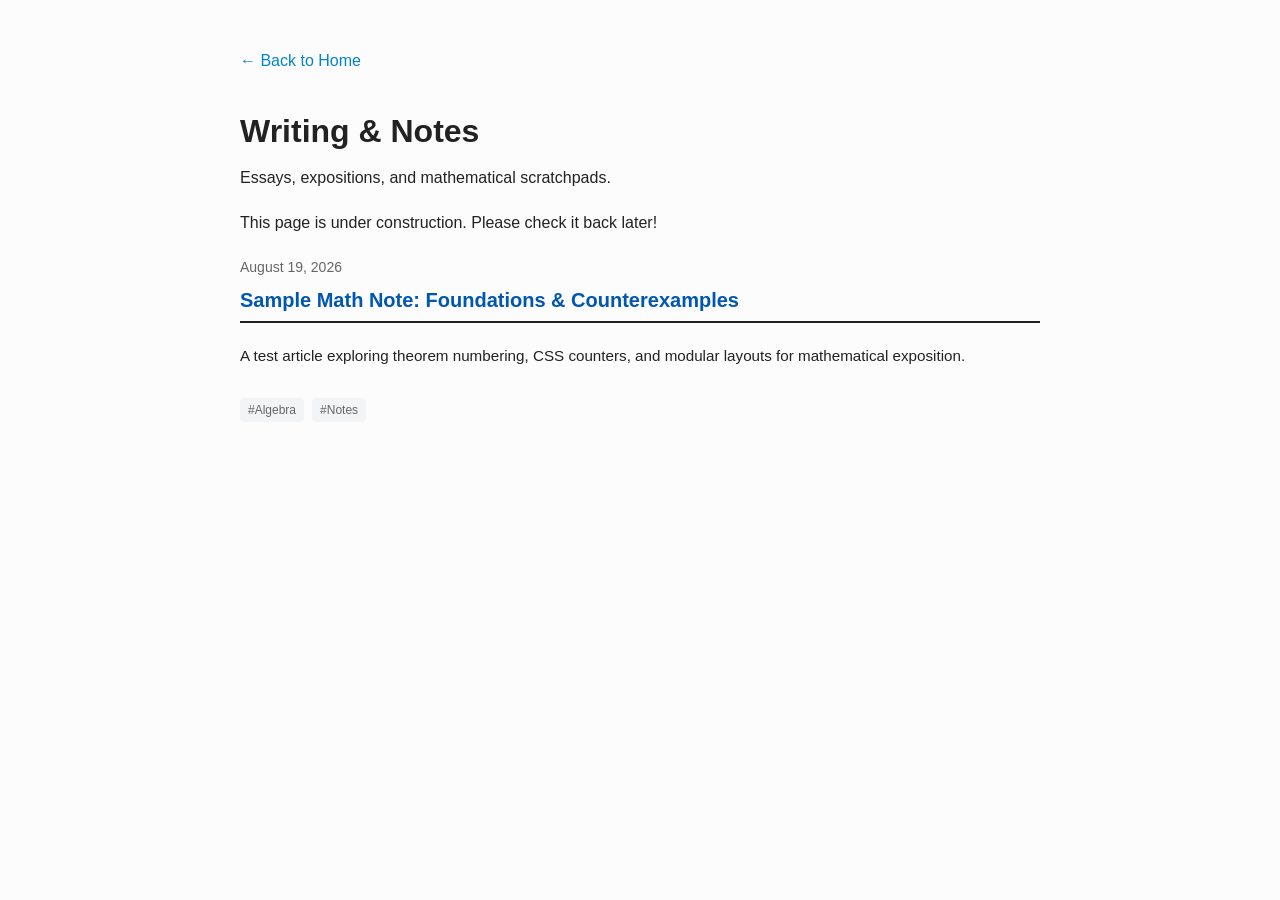
==== posts.html @ cc107794 "Add new files for styles and other settings" ====
<!DOCTYPE html>
<html lang="en">
<head>
    <meta charset="UTF-8">
    <meta name="viewport" content="width=device-width, initial-scale=1.0">
    <title>Blog & Notes</title>
    <!-- Linking the new combined CSS file -->
    <link rel="stylesheet" href="css/global.css">
    <link rel="stylesheet" href="css/math.css">
</head>
<body>

    <div class="container">
        <!-- Top Navigation -->
        <nav class="back-nav">
            <a href="index.html">← Back to Home</a>
        </nav>

        <!-- Main Header -->
        <header>
            <h1>Writing & Notes</h1>
            <p>Essays, expositions, and mathematical scratchpads.</p>
        </header>

        <!-- Blog Posts List -->
        <main>
            <p > This page is under construction. Please check it back later! </p>

            <ul class="post-list">

                <!-- Entry 1: Linked to your blog_test.html -->
                <li class="post-item">
                    <div class="post-meta">
                        <time datetime="2026-08-19">August 19, 2026</time>
                    </div>
                    <h2 class="post-title">
                        <a href="blogs/blog_test.html">Sample Math Note: Foundations & Counterexamples</a>
                    </h2>
                    <p class="post-summary">
                        A test article exploring theorem numbering, CSS counters, and modular layouts for mathematical exposition.
                    </p>
                    <div class="tags">
                        <span class="tag">#Algebra</span>
                        <span class="tag">#Notes</span>
                    </div>
                </li>

                <!-- Entry 2: Template placeholder for your next post -->
                <!-- <li class="post-item">
                    <div class="post-meta">
                        <time datetime="2026-07-15">July 15, 2026</time>
                    </div>
                    <h2 class="post-title">
                        <a href="#">On Local Cohomology and Regular Sequences</a>
                    </h2>
                    <p class="post-summary">
                        A short introduction to vanishing theorems and computational techniques using standard exact sequences.
                    </p>
                    <div class="tags">
                        <span class="tag">#HomologicalAlgebra</span>
                    </div>
                </li> -->

            </ul>
        </main>
    </div>

</body>
</html>
---- css/global.css ----
:root {
    --bg-color: #fcfcfc;
    --text-color: #222222;
    --accent-color: #0056b3; 
    --muted-color: #666666;
    --border-color: #e5e5e5;
    --font-family: -apple-system, BlinkMacSystemFont, "Segoe UI", Roboto, "Helvetica Neue", Arial, sans-serif;
}

* { box-sizing: border-box; margin: 0; padding: 0; }

body {
    background-color: var(--bg-color);
    color: var(--text-color);
    font-family: var(--font-family);
    line-height: 1.6;
    padding: 0 1.5rem;
}

.container { max-width: 800px; margin: 0 auto; padding: 3rem 0; }

a { color: var(--accent-color); text-decoration: none; }
a:hover { text-decoration: underline; }

h1 { font-size: 2rem; margin-bottom: 0.5rem; }
h2 {
    font-size: 1.3rem; font-weight: 600;
    border-bottom: 2px solid var(--text-color);
    padding-bottom: 0.3rem; margin-bottom: 1rem;
}
p { margin-bottom: 1.25rem; }
section { margin-bottom: 3rem; }

/* Default Navigation & Footer */
nav {
    border-top: 1px solid var(--border-color);
    border-bottom: 1px solid var(--border-color);
    padding: 0.75rem 0; margin-bottom: 2.5rem;
}
nav ul { display: flex; list-style: none; gap: 1.5rem; font-weight: 500; }
nav a { color: #0284c7; font-weight: 500; }
nav a:hover { color: var(--accent-color); text-decoration: none; }
nav.back-nav { border: none; padding: 0; margin-bottom: 2rem; }

footer {
    border-top: 1px solid var(--border-color);
    padding-top: 1.5rem; color: var(--muted-color);
    font-size: 0.85rem; text-align: center;
}
---- css/math.css ----
:root {
    --def-color: #0284c7;  
    --thm-color: #6366f1;  
    --cor-color: #059669;  
    --lem-color: #d97706;  
    --proof-bg: #f8fafc;
    --tag-bg-color: #f3f4f6;
}

/* Math Page Navigation Override */
.math-page nav { border: none; padding: 0; margin-bottom: 2rem; }
.math-page nav a { color: var(--def-color); font-weight: 500; }

.math-subtitle { color: var(--muted-color); font-style: italic; margin-bottom: 2rem; }

/* Auto-Numbering Logic */
body.math-page { counter-reset: section-count 0; }
.math-page section {
    counter-increment: section-count;
    counter-reset: definition-count 0 lemma-count 0 theorem-count 0;
    margin-top: 2rem;
}
.math-page section h2::before { content: "Section " counter(section-count) ": "; }

/* Math Block Containers */
.math-block {
    margin: 1.5rem 0; padding: 1rem 1.25rem;
    background-color: #ffffff; border: 1px solid var(--border-color);
    border-left-width: 5px; border-radius: 4px;
    box-shadow: 0 1px 3px rgba(0,0,0,0.03);
}
.math-block p:last-child { margin-bottom: 0; }
.math-title { font-weight: 700; margin-bottom: 0.5rem; display: block; }

/* Environment Logic & Colors */
.definition { border-left-color: var(--def-color); counter-increment: definition-count; }
.definition .math-title { color: var(--def-color); }
.definition .math-title::before { content: "Definition " counter(section-count) "." counter(definition-count) " "; }

.lemma { border-left-color: var(--lem-color); counter-increment: lemma-count; }
.lemma .math-title { color: var(--lem-color); }
.lemma .math-title::before { content: "Lemma " counter(section-count) "." counter(lemma-count) " "; }

.theorem { border-left-color: var(--thm-color); counter-increment: theorem-count; counter-reset: corollary-count 0; }
.theorem .math-title { color: var(--thm-color); }
.theorem .math-title::before { content: "Theorem " counter(section-count) "." counter(theorem-count) " "; }

.corollary { border-left-color: var(--cor-color); counter-increment: corollary-count; font-style: italic; }
.corollary .math-title { color: var(--cor-color); }
.corollary .math-title::before { content: "Corollary " counter(section-count) "." counter(theorem-count) "." counter(corollary-count) " "; font-style: normal; }

/* Foldable Proofs */
details.proof {
    margin-top: 0.75rem; background-color: var(--proof-bg);
    border: 1px solid var(--border-color); border-radius: 4px; padding: 0.5rem 1rem;
}
details.proof summary {
    font-weight: 600; font-style: italic; cursor: pointer; color: var(--muted-color); user-select: none;
}
details.proof summary:hover { color: var(--text-color); }
details.proof[open] summary {
    margin-bottom: 0.75rem; padding-bottom: 0.25rem; border-bottom: 1px dashed var(--border-color);
}
.qedsymbol { float: right; font-size: 1.1rem; }

/* Blog Specific */
.post-list { list-style: none; display: flex; flex-direction: column; gap: 2rem; }
.post-item { display: flex; flex-direction: column; gap: 0.35rem; }
.post-meta { font-size: 0.875rem; color: var(--muted-color); display: flex; gap: 0.75rem; align-items: center; }
.post-title { font-size: 1.25rem; font-weight: 600; }
.post-title a { color: var(--accent-color); }
.post-summary { color: var(--text-color); font-size: 0.95rem; }
.tags { display: flex; gap: 0.5rem; margin-top: 0.25rem; }
.tag { font-size: 0.75rem; background: var(--tag-bg-color); color: var(--muted-color); padding: 0.15rem 0.5rem; border-radius: 4px; }
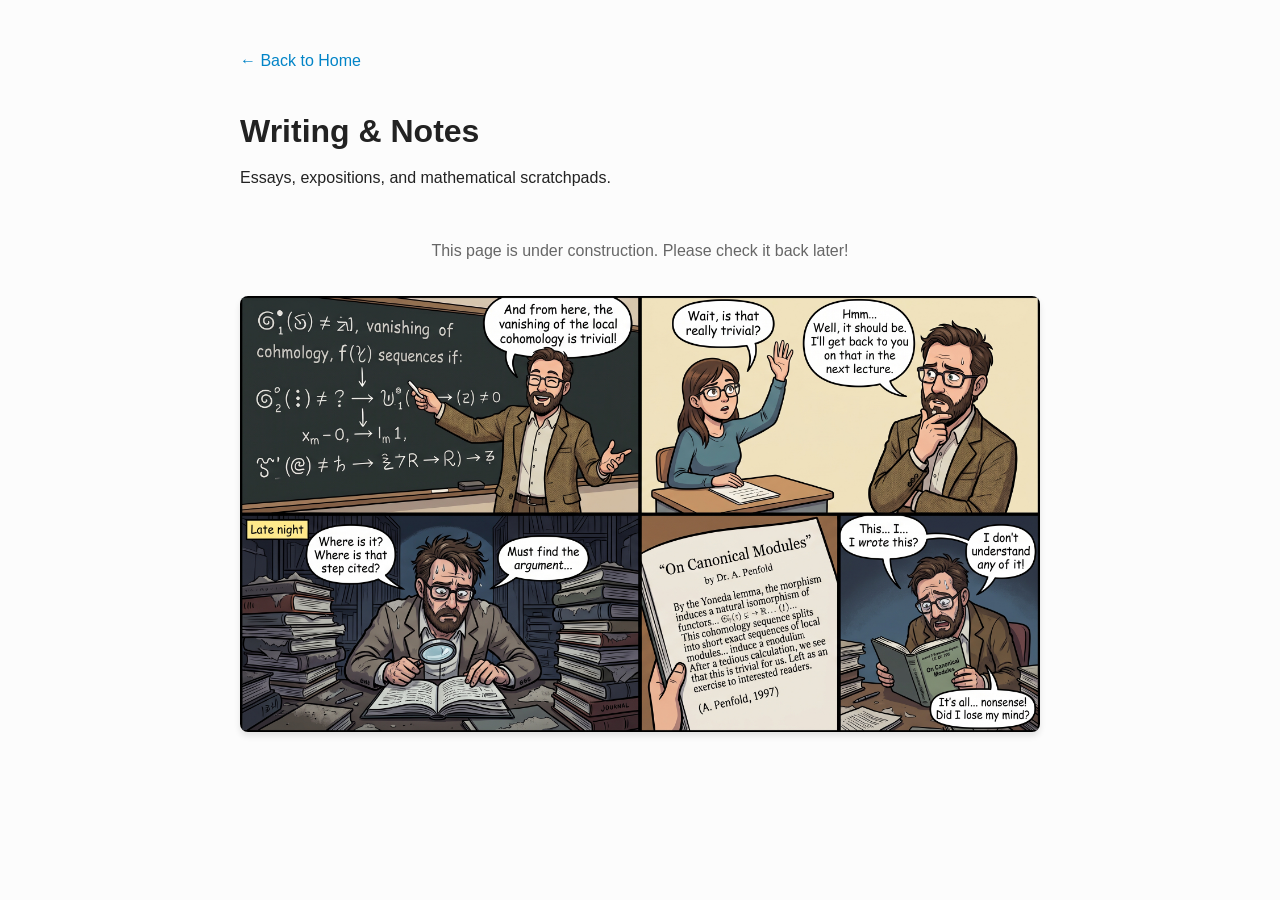
==== commit 99848b02: "Updated the index page and post page" ====
--- a/posts.html
+++ b/posts.html
@@ -24,12 +24,21 @@
 
         <!-- Blog Posts List -->
         <main>
-            <p > This page is under construction. Please check it back later! </p>
+            <!-- The centered text -->
+            <p style="text-align: center; margin-top: 3rem; color: var(--muted-color);">
+                This page is under construction. Please check it back later!
+            </p>
+
+            <!-- The Meme Container -->
+            <div style="text-align: center; margin-top: 2rem;">
+                <!-- Replace 'meme.jpg' with the actual filename of your saved image -->
+                <img src="meme.jpeg" alt="A highly accurate mathematical meme (Generated by Google Gemini)" style="max-width: 100%; height: auto; border-radius: 8px; box-shadow: 0 4px 6px rgba(0,0,0,0.1);">
+            </div>
 
             <ul class="post-list">
 
                 <!-- Entry 1: Linked to your blog_test.html -->
-                <li class="post-item">
+                <!-- <li class="post-item">
                     <div class="post-meta">
                         <time datetime="2026-08-19">August 19, 2026</time>
                     </div>
@@ -43,7 +52,7 @@
                         <span class="tag">#Algebra</span>
                         <span class="tag">#Notes</span>
                     </div>
-                </li>
+                </li> -->
 
                 <!-- Entry 2: Template placeholder for your next post -->
                 <!-- <li class="post-item">
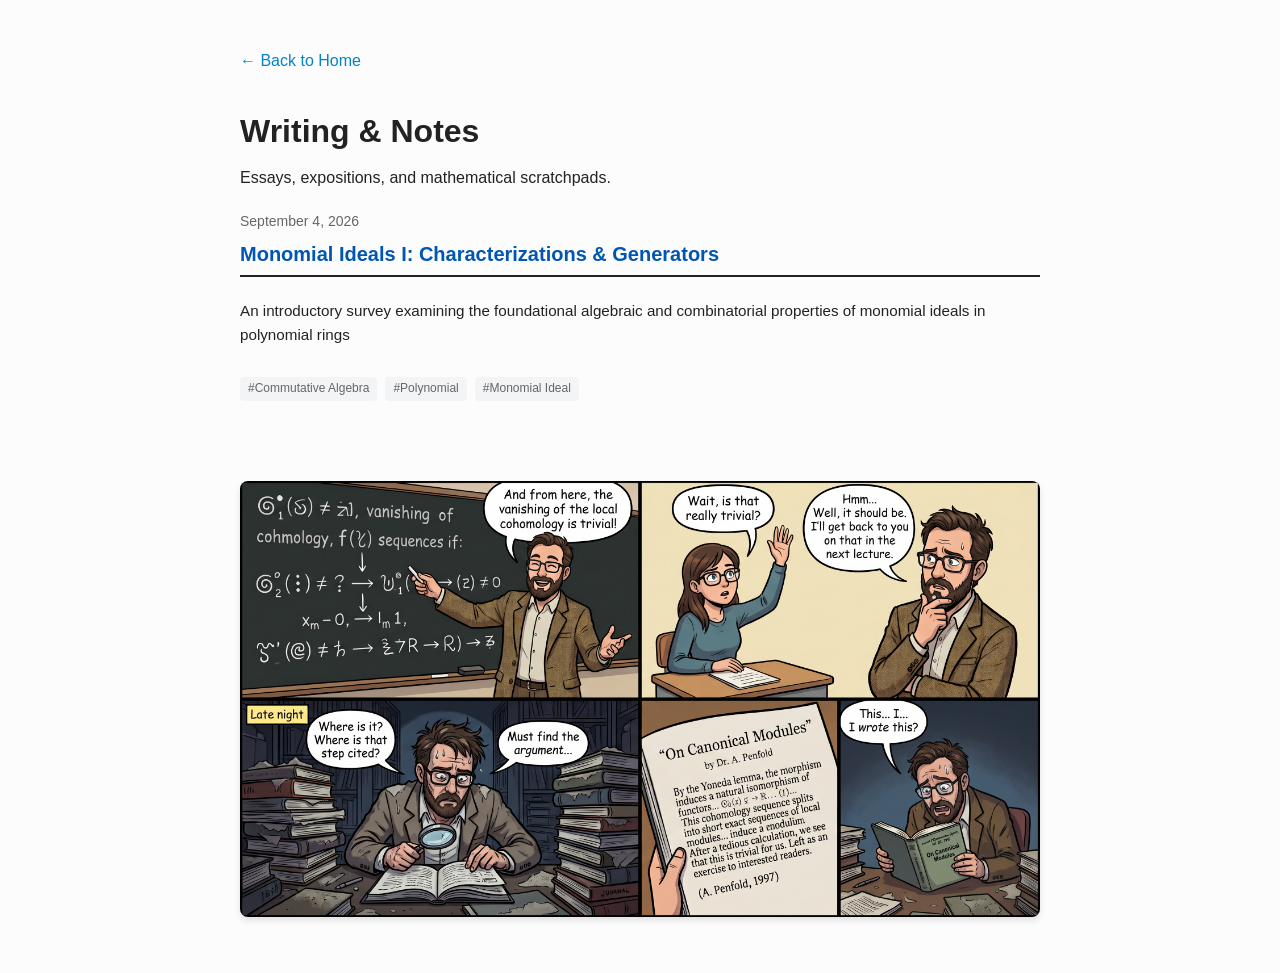
==== commit 97d70f67: "The first post is online!!" ====
--- a/posts.html
+++ b/posts.html
@@ -7,6 +7,9 @@
     <!-- Linking the new combined CSS file -->
     <link rel="stylesheet" href="css/global.css">
     <link rel="stylesheet" href="css/math.css">
+
+    <!-- Externalized pagination script -->
+    <script src="js/pagination.js" defer></script>
 </head>
 <body>
 
@@ -24,35 +27,25 @@
 
         <!-- Blog Posts List -->
         <main>
-            <!-- The centered text -->
-            <p style="text-align: center; margin-top: 3rem; color: var(--muted-color);">
-                This page is under construction. Please check it back later!
-            </p>
-
-            <!-- The Meme Container -->
-            <div style="text-align: center; margin-top: 2rem;">
-                <!-- Replace 'meme.jpg' with the actual filename of your saved image -->
-                <img src="meme.jpeg" alt="A highly accurate mathematical meme (Generated by Google Gemini)" style="max-width: 100%; height: auto; border-radius: 8px; box-shadow: 0 4px 6px rgba(0,0,0,0.1);">
-            </div>
-
             <ul class="post-list">
 
                 <!-- Entry 1: Linked to your blog_test.html -->
-                <!-- <li class="post-item">
+                <li class="post-item">
                     <div class="post-meta">
-                        <time datetime="2026-08-19">August 19, 2026</time>
+                        <time datetime="2026-09-04">September 4, 2026</time>
                     </div>
                     <h2 class="post-title">
-                        <a href="blogs/blog_test.html">Sample Math Note: Foundations & Counterexamples</a>
+                        <a href="blogs/monomial_1.html">Monomial Ideals I: Characterizations & Generators</a>
                     </h2>
                     <p class="post-summary">
-                        A test article exploring theorem numbering, CSS counters, and modular layouts for mathematical exposition.
+                        An introductory survey examining the foundational algebraic and combinatorial properties of monomial ideals in polynomial rings
                     </p>
                     <div class="tags">
-                        <span class="tag">#Algebra</span>
-                        <span class="tag">#Notes</span>
+                        <span class="tag">#Commutative Algebra</span>
+                        <span class="tag">#Polynomial</span>
+                        <span class="tag">#Monomial Ideal</span>
                     </div>
-                </li> -->
+                </li>
 
                 <!-- Entry 2: Template placeholder for your next post -->
                 <!-- <li class="post-item">
@@ -71,6 +64,18 @@
                 </li> -->
 
             </ul>
+            <!-- The centered text -->
+            <!-- <p style="text-align: center; margin-top: 3rem; color: var(--muted-color);">
+                This page is under construction. Please check it back later!
+            </p> -->
+
+            <!-- Container for dynamic page buttons -->
+            <div class="pagination" id="pagination-controls"></div>
+
+            <!-- The Meme Container -->
+            <div style="text-align: center; margin-top: 2rem;">
+                <img src="meme.jpeg" alt="Professor discovering his own trivial proof (Generated by Google Nanobanana)" style="max-width: 100%; height: auto; border-radius: 8px; box-shadow: 0 4px 6px rgba(0,0,0,0.1);">
+            </div>
         </main>
     </div>
 
--- a/css/global.css
+++ b/css/global.css
@@ -47,3 +47,84 @@
     padding-top: 1.5rem; color: var(--muted-color);
     font-size: 0.85rem; text-align: center;
 }
+
+/* Smooth scroll behavior */
+html {
+  scroll-behavior: smooth;
+}
+
+/* Momentarily highlights the target block when clicked */
+.math-block:target {
+  animation: target-highlight 1.5s ease-out;
+}
+
+@keyframes target-highlight {
+  0% {
+    background-color: #eff6ff;
+    box-shadow: 0 0 0 3px #93c5fd;
+  }
+  100% {
+    background-color: #ffffff;
+    box-shadow: 0 1px 3px rgba(0, 0, 0, 0.03);
+  }
+}
+
+/* Project highlight callout */
+.project-callout {
+    display: flex;
+    align-items: center;
+    justify-content: space-between;
+    gap: 1.5rem;
+    margin: 1.75rem 0;
+    padding: 1.25rem 1.5rem;
+    background-color: #ffffff;
+    border: 1px solid var(--border-color);
+    border-left: 4px solid var(--def-color, #0284c7);
+    border-radius: 4px;
+    box-shadow: 0 1px 3px rgba(0, 0, 0, 0.03);
+}
+
+.callout-text {
+    display: flex;
+    flex-direction: column;
+    gap: 0.25rem;
+}
+
+.callout-text strong {
+    font-size: 1.05rem;
+    color: var(--text-color);
+}
+
+.callout-text span {
+    font-size: 0.9rem;
+    color: var(--muted-color);
+}
+
+.callout-btn {
+    display: inline-flex;
+    align-items: center;
+    white-space: nowrap;
+    padding: 0.5rem 1rem;
+    font-size: 0.9rem;
+    font-weight: 500;
+    color: #ffffff;
+    background-color: var(--def-color, #0284c7);
+    border-radius: 4px;
+    text-decoration: none;
+    transition: opacity 0.15s ease;
+}
+
+.callout-btn:hover {
+    opacity: 0.9;
+    text-decoration: none;
+    color: #ffffff;
+}
+
+@media (max-width: 600px) {
+    .project-callout {
+        flex-direction: column;
+        align-items: flex-start;
+        gap: 1rem;
+    }
+}
+
--- a/css/math.css
+++ b/css/math.css
@@ -1,74 +1,411 @@
+/* ==========================================================================
+   Math Environments, Counter Logic, and Blog Styles
+   ========================================================================== */
+
 :root {
-    --def-color: #0284c7;  
-    --thm-color: #6366f1;  
-    --cor-color: #059669;  
-    --lem-color: #d97706;  
+    /* Math Environment Border & Title Colors */
+    --def-color: #0284c7;  /* Cyan */
+    --lem-color: #d97706;  /* Amber */
+    --thm-color: #6366f1;  /* Indigo */
+    --cor-color: #059669;  /* Emerald */
+    --ex-color:  #0d9488;  /* Teal for Examples */
+    
+    /* Backgrounds & Neutral Accents */
     --proof-bg: #f8fafc;
     --tag-bg-color: #f3f4f6;
 }
 
-/* Math Page Navigation Override */
-.math-page nav { border: none; padding: 0; margin-bottom: 2rem; }
-.math-page nav a { color: var(--def-color); font-weight: 500; }
-
-.math-subtitle { color: var(--muted-color); font-style: italic; margin-bottom: 2rem; }
-
-/* Auto-Numbering Logic */
-body.math-page { counter-reset: section-count 0; }
+/* ==========================================================================
+   1. Math Page Navigation Override
+   ========================================================================== */
+.math-page nav {
+    border: none;
+    padding: 0;
+    margin-bottom: 2rem;
+}
+
+.math-page nav a {
+    color: var(--def-color);
+    font-weight: 500;
+}
+
+.math-subtitle {
+    color: var(--muted-color);
+    font-style: italic;
+    margin-bottom: 2rem;
+}
+
+/* ==========================================================================
+   2. Auto-Numbering Logic (Hierarchical Scoping)
+   ========================================================================== */
+body.math-page {
+    counter-reset: section-count 0;
+}
+
 .math-page section {
     counter-increment: section-count;
-    counter-reset: definition-count 0 lemma-count 0 theorem-count 0;
+    /* Resets all environment counters at the start of each section */
+    counter-reset: definition-count 0 lemma-count 0 theorem-count 0 example-count 0;
     margin-top: 2rem;
 }
-.math-page section h2::before { content: "Section " counter(section-count) ": "; }
-
-/* Math Block Containers */
+
+.math-page section h2::before {
+    content: "§" counter(section-count) ": ";
+}
+
+/* ==========================================================================
+   3. Math Block Containers & Environment Logic
+   ========================================================================== */
 .math-block {
-    margin: 1.5rem 0; padding: 1rem 1.25rem;
-    background-color: #ffffff; border: 1px solid var(--border-color);
-    border-left-width: 5px; border-radius: 4px;
-    box-shadow: 0 1px 3px rgba(0,0,0,0.03);
-}
-.math-block p:last-child { margin-bottom: 0; }
-.math-title { font-weight: 700; margin-bottom: 0.5rem; display: block; }
-
-/* Environment Logic & Colors */
-.definition { border-left-color: var(--def-color); counter-increment: definition-count; }
-.definition .math-title { color: var(--def-color); }
-.definition .math-title::before { content: "Definition " counter(section-count) "." counter(definition-count) " "; }
-
-.lemma { border-left-color: var(--lem-color); counter-increment: lemma-count; }
-.lemma .math-title { color: var(--lem-color); }
-.lemma .math-title::before { content: "Lemma " counter(section-count) "." counter(lemma-count) " "; }
-
-.theorem { border-left-color: var(--thm-color); counter-increment: theorem-count; counter-reset: corollary-count 0; }
-.theorem .math-title { color: var(--thm-color); }
-.theorem .math-title::before { content: "Theorem " counter(section-count) "." counter(theorem-count) " "; }
-
-.corollary { border-left-color: var(--cor-color); counter-increment: corollary-count; font-style: italic; }
-.corollary .math-title { color: var(--cor-color); }
-.corollary .math-title::before { content: "Corollary " counter(section-count) "." counter(theorem-count) "." counter(corollary-count) " "; font-style: normal; }
-
-/* Foldable Proofs */
+    margin: 1.5rem 0;
+    padding: 1rem 1.25rem;
+    background-color: #ffffff;
+    border: 1px solid var(--border-color);
+    border-left-width: 5px;
+    border-radius: 4px;
+    box-shadow: 0 1px 3px rgba(0, 0, 0, 0.03);
+}
+
+.math-block p:last-child {
+    margin-bottom: 0;
+}
+
+.math-title {
+    font-weight: 700;
+    margin-bottom: 0.5rem;
+    display: block;
+}
+
+/* Definition */
+.definition {
+    border-left-color: var(--def-color);
+    counter-increment: definition-count;
+}
+.definition .math-title {
+    color: var(--def-color);
+}
+.definition .math-title::before {
+    content: "Definition " counter(section-count) "." counter(definition-count) " ";
+}
+
+/* Lemma */
+.lemma {
+    border-left-color: var(--lem-color);
+    counter-increment: lemma-count;
+}
+.lemma .math-title {
+    color: var(--lem-color);
+}
+.lemma .math-title::before {
+    content: "Lemma " counter(section-count) "." counter(lemma-count) " ";
+}
+
+/* Theorem & Corollary Hierarchy */
+.theorem {
+    border-left-color: var(--thm-color);
+    counter-increment: theorem-count;
+    counter-reset: corollary-count 0; /* Resets corollary counter per theorem */
+}
+.theorem .math-title {
+    color: var(--thm-color);
+}
+.theorem .math-title::before {
+    content: "Theorem " counter(section-count) "." counter(theorem-count) " ";
+}
+
+.corollary {
+    border-left-color: var(--cor-color);
+    counter-increment: corollary-count;
+    font-style: italic;
+}
+.corollary .math-title {
+    color: var(--cor-color);
+}
+.corollary .math-title::before {
+    content: "Corollary " counter(section-count) "." counter(theorem-count) "." counter(corollary-count) " ";
+    font-style: normal;
+}
+
+/* Example Block (Non-italic, Section-relative numbering) */
+.example {
+    border-left-color: var(--ex-color);
+    counter-increment: example-count;
+}
+.example .math-title {
+    color: var(--ex-color);
+}
+.example .math-title::before {
+    content: "Example " counter(section-count) "." counter(example-count) " ";
+}
+
+/* ==========================================================================
+   4. Foldable Proofs
+   ========================================================================== */
 details.proof {
-    margin-top: 0.75rem; background-color: var(--proof-bg);
-    border: 1px solid var(--border-color); border-radius: 4px; padding: 0.5rem 1rem;
-}
+    margin-top: 0.75rem;
+    margin-bottom: 1.25rem; /* Adds space before following text */
+    background-color: var(--proof-bg);
+    border: 1px solid var(--border-color);
+    border-radius: 4px;
+    padding: 0.5rem 1rem;
+    overflow-x: auto;
+    overflow-y: hidden;
+}
+
+/* Optional: if the proof is the very last element in the box, remove the extra gap */
+details.proof:last-child {
+    margin-bottom: 0;
+}
+
+/* Ensure MathJax wrappers respect container boundaries */
+mjx-container[jax="CHTML"][display="true"] {
+    overflow-x: auto;
+    overflow-y: hidden;
+    max-width: 100%;
+    padding: 0.25rem 0;
+}
+
 details.proof summary {
-    font-weight: 600; font-style: italic; cursor: pointer; color: var(--muted-color); user-select: none;
-}
-details.proof summary:hover { color: var(--text-color); }
+    font-weight: 600;
+    font-style: italic;
+    cursor: pointer;
+    color: var(--muted-color);
+    user-select: none;
+}
+
+details.proof summary:hover {
+    color: var(--text-color);
+}
+
 details.proof[open] summary {
-    margin-bottom: 0.75rem; padding-bottom: 0.25rem; border-bottom: 1px dashed var(--border-color);
-}
-.qedsymbol { float: right; font-size: 1.1rem; }
-
-/* Blog Specific */
-.post-list { list-style: none; display: flex; flex-direction: column; gap: 2rem; }
-.post-item { display: flex; flex-direction: column; gap: 0.35rem; }
-.post-meta { font-size: 0.875rem; color: var(--muted-color); display: flex; gap: 0.75rem; align-items: center; }
-.post-title { font-size: 1.25rem; font-weight: 600; }
-.post-title a { color: var(--accent-color); }
-.post-summary { color: var(--text-color); font-size: 0.95rem; }
-.tags { display: flex; gap: 0.5rem; margin-top: 0.25rem; }
-.tag { font-size: 0.75rem; background: var(--tag-bg-color); color: var(--muted-color); padding: 0.15rem 0.5rem; border-radius: 4px; }
+    margin-bottom: 0.75rem;
+    padding-bottom: 0.25rem;
+    border-bottom: 1px dashed var(--border-color);
+}
+
+/* Dynamic toggle label for proof summary */
+details.proof summary::after {
+    content: " (Click to expand)";
+    font-weight: 400;
+    font-size: 0.9em;
+    color: var(--muted-color);
+}
+
+details.proof[open] summary::after {
+    content: " (Click to fold)";
+}
+
+.qedsymbol {
+    float: right;
+    font-size: 1.1rem;
+}
+
+/* ==========================================================================
+   5. List Formatting (Standalone, Nested, and Proof Lists)
+   ========================================================================== */
+.math-block ol,
+.math-block ul,
+details.proof ol,
+details.proof ul {
+    margin-block-start: 0.5rem;
+    margin-block-end: 1rem;
+    padding-inline-start: 1.75rem;
+    line-height: 1.6;
+}
+
+.math-block ol, details.proof ol {
+    list-style-type: decimal;
+}
+
+.math-block ul, details.proof ul {
+    list-style-type: disc;
+}
+
+.math-block li,
+details.proof li {
+    margin-bottom: 0.4rem;
+}
+
+/* Nested lists */
+.math-block li > ul,
+.math-block li > ol,
+details.proof li > ul,
+details.proof li > ol {
+    margin-top: 0.35rem;
+    margin-bottom: 0.35rem;
+    padding-inline-start: 1.5rem;
+}
+
+.math-block li > ul,
+details.proof li > ul {
+    list-style-type: circle;
+}
+
+/* Display equations inside list items */
+.math-block li .MathJax_Display,
+details.proof li .MathJax_Display {
+    margin: 0.4rem 0 !important;
+}
+
+/* Remove trailing margins from lists */
+.math-block ol:last-child,
+.math-block ul:last-child,
+details.proof ol:last-child,
+details.proof ul:last-child,
+.math-block li:last-child,
+details.proof li:last-child {
+    margin-bottom: 0;
+}
+
+/* ==========================================================================
+   6. Blog Index Specifics
+   ========================================================================== */
+.post-list {
+    list-style: none;
+    display: flex;
+    flex-direction: column;
+    gap: 2rem;
+}
+
+.post-item {
+    display: flex;
+    flex-direction: column;
+    gap: 0.35rem;
+}
+
+.post-meta {
+    font-size: 0.875rem;
+    color: var(--muted-color);
+    display: flex;
+    gap: 0.75rem;
+    align-items: center;
+}
+
+.post-title {
+    font-size: 1.25rem;
+    font-weight: 600;
+}
+
+.post-title a {
+    color: var(--accent-color);
+    text-decoration: none;
+}
+
+.post-title a:hover {
+    text-decoration: underline;
+}
+
+.post-summary {
+    color: var(--text-color);
+    font-size: 0.95rem;
+}
+
+.tags {
+    display: flex;
+    gap: 0.5rem;
+    margin-top: 0.25rem;
+}
+
+.tag {
+    font-size: 0.75rem;
+    background: var(--tag-bg-color);
+    color: var(--muted-color);
+    padding: 0.15rem 0.5rem;
+    border-radius: 4px;
+}
+
+/* ==========================================================================
+   References / Bibliography Section
+   ========================================================================== */
+/* Suppress section auto-numbering and incrementing for unnumbered sections */
+.math-page section.unnumbered {
+    counter-increment: none;
+}
+
+.math-page section.unnumbered h2::before {
+    content: none !important;
+}
+
+.references-list {
+    list-style: none;
+    padding-left: 0;
+    margin-top: 1rem;
+    display: flex;
+    flex-direction: column;
+    gap: 0.85rem;
+}
+
+.reference-item {
+    display: flex;
+    align-items: baseline;
+    gap: 0.75rem;
+    font-size: 0.95rem;
+    line-height: 1.5;
+}
+
+.reference-key {
+    font-weight: 600;
+    color: var(--muted-color);
+    font-family: monospace;
+    flex-shrink: 0;
+}
+
+.reference-text {
+    color: var(--text-color);
+}
+
+.reference-title {
+    font-style: italic;
+}
+
+.reference-links a {
+    font-size: 0.85rem;
+    margin-left: 0.4rem;
+    color: var(--accent-color);
+}
+
+/* Pagination Controls */
+.pagination {
+    display: flex;
+    justify-content: center;
+    align-items: center;
+    gap: 0.5rem;
+    margin-top: 3rem;
+    list-style: none;
+}
+
+.page-btn {
+    display: inline-flex;
+    align-items: center;
+    justify-content: center;
+    min-width: 2.2rem;
+    height: 2.2rem;
+    padding: 0 0.5rem;
+    border: 1px solid var(--border-color);
+    border-radius: 4px;
+    background-color: #ffffff;
+    color: var(--text-color);
+    font-size: 0.9rem;
+    font-weight: 500;
+    cursor: pointer;
+    user-select: none;
+    transition: background 0.15s ease, border-color 0.15s ease;
+}
+
+.page-btn:hover:not(:disabled) {
+    border-color: var(--accent-color);
+    color: var(--accent-color);
+}
+
+.page-btn.active {
+    background-color: var(--accent-color);
+    border-color: var(--accent-color);
+    color: #ffffff;
+    cursor: default;
+}
+
+.page-btn:disabled {
+    opacity: 0.4;
+    cursor: not-allowed;
+}
+
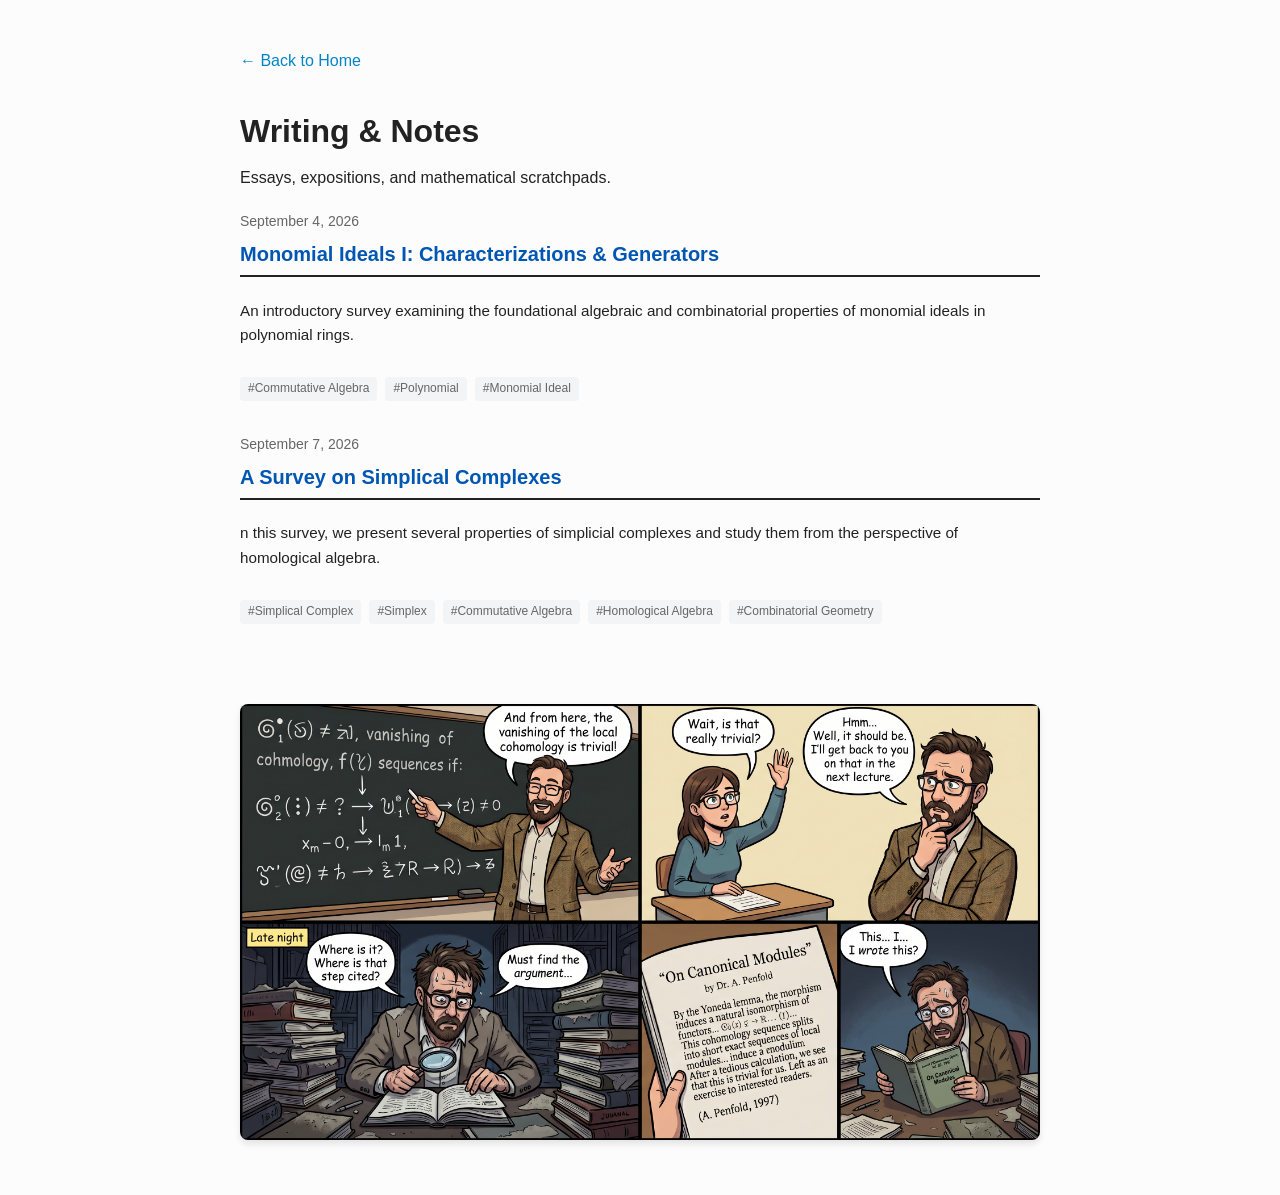
==== commit 186b717d: "Added the entry of new post" ====
--- a/posts.html
+++ b/posts.html
@@ -38,12 +38,31 @@
                         <a href="blogs/monomial_1.html">Monomial Ideals I: Characterizations & Generators</a>
                     </h2>
                     <p class="post-summary">
-                        An introductory survey examining the foundational algebraic and combinatorial properties of monomial ideals in polynomial rings
+                        An introductory survey examining the foundational algebraic and combinatorial properties of monomial ideals in polynomial rings. 
                     </p>
                     <div class="tags">
                         <span class="tag">#Commutative Algebra</span>
                         <span class="tag">#Polynomial</span>
                         <span class="tag">#Monomial Ideal</span>
+                    </div>
+                </li>
+
+                <li class="post-item">
+                    <div class="post-meta">
+                        <time datetime="2026-09-04">September 7, 2026</time>
+                    </div>
+                    <h2 class="post-title">
+                        <a href="blogs/simplex.html">A Survey on Simplical Complexes</a>
+                    </h2>
+                    <p class="post-summary">
+                        n this survey, we present several properties of simplicial complexes and study them from the perspective of homological algebra.
+                    </p>
+                    <div class="tags">
+                        <span class="tag">#Simplical Complex</span>
+                        <span class="tag">#Simplex</span>
+                        <span class="tag">#Commutative Algebra</span>
+                        <span class="tag">#Homological Algebra</span>
+                        <span class="tag">#Combinatorial Geometry</span>
                     </div>
                 </li>
 
--- a/css/math.css
+++ b/css/math.css
@@ -8,15 +8,15 @@
     --lem-color: #d97706;  /* Amber */
     --thm-color: #6366f1;  /* Indigo */
     --cor-color: #059669;  /* Emerald */
-    --ex-color:  #0d9488;  /* Teal for Examples */
+    --ex-color:  #0d9488;  /* Teal */
     
-    /* Backgrounds & Neutral Accents */
+    /* Backgrounds & Neutrals */
     --proof-bg: #f8fafc;
     --tag-bg-color: #f3f4f6;
 }
 
 /* ==========================================================================
-   1. Math Page Navigation Override
+   1. Math Page Navigation Override & Header
    ========================================================================== */
 .math-page nav {
     border: none;
@@ -44,17 +44,50 @@
 
 .math-page section {
     counter-increment: section-count;
-    /* Resets all environment counters at the start of each section */
     counter-reset: definition-count 0 lemma-count 0 theorem-count 0 example-count 0;
     margin-top: 2rem;
 }
 
 .math-page section h2::before {
-    content: "§" counter(section-count) ": ";
-}
-
-/* ==========================================================================
-   3. Math Block Containers & Environment Logic
+    content: "Section " counter(section-count) ": ";
+}
+
+/* Suppress numbering on unnumbered sections (e.g., References) */
+.math-page section.unnumbered {
+    counter-increment: none;
+}
+
+.math-page section.unnumbered h2::before {
+    content: none !important;
+}
+
+/* Back-to-top Button */
+.back-to-top-btn {
+    position: fixed;
+    bottom: 2rem;
+    right: 2rem;
+    width: 2.5rem;
+    height: 2.5rem;
+    border-radius: 50%;
+    background-color: #ffffff;
+    border: 1px solid var(--border-color);
+    color: var(--muted-color);
+    font-size: 1.2rem;
+    cursor: pointer;
+    box-shadow: 0 2px 5px rgba(0, 0, 0, 0.1);
+    display: none;
+    align-items: center;
+    justify-content: center;
+    transition: all 0.2s ease;
+}
+
+.back-to-top-btn:hover {
+    color: var(--def-color);
+    border-color: var(--def-color);
+}
+
+/* ==========================================================================
+   3. Math Block Containers & Environments
    ========================================================================== */
 .math-block {
     margin: 1.5rem 0;
@@ -64,6 +97,8 @@
     border-left-width: 5px;
     border-radius: 4px;
     box-shadow: 0 1px 3px rgba(0, 0, 0, 0.03);
+    overflow-x: auto;
+    overflow-y: hidden;
 }
 
 .math-block p:last-child {
@@ -100,11 +135,11 @@
     content: "Lemma " counter(section-count) "." counter(lemma-count) " ";
 }
 
-/* Theorem & Corollary Hierarchy */
+/* Theorem & Corollary */
 .theorem {
     border-left-color: var(--thm-color);
     counter-increment: theorem-count;
-    counter-reset: corollary-count 0; /* Resets corollary counter per theorem */
+    counter-reset: corollary-count 0;
 }
 .theorem .math-title {
     color: var(--thm-color);
@@ -126,7 +161,7 @@
     font-style: normal;
 }
 
-/* Example Block (Non-italic, Section-relative numbering) */
+/* Example */
 .example {
     border-left-color: var(--ex-color);
     counter-increment: example-count;
@@ -138,12 +173,28 @@
     content: "Example " counter(section-count) "." counter(example-count) " ";
 }
 
-/* ==========================================================================
-   4. Foldable Proofs
+/* Target Highlighting via Cross-References */
+.math-block:target {
+    animation: target-highlight 1.5s ease-out;
+}
+
+@keyframes target-highlight {
+    0% {
+        background-color: #eff6ff;
+        box-shadow: 0 0 0 3px #93c5fd;
+    }
+    100% {
+        background-color: #ffffff;
+        box-shadow: 0 1px 3px rgba(0, 0, 0, 0.03);
+    }
+}
+
+/* ==========================================================================
+   4. Foldable Proofs & Draft Mode Toggle
    ========================================================================== */
 details.proof {
     margin-top: 0.75rem;
-    margin-bottom: 1.25rem; /* Adds space before following text */
+    margin-bottom: 1.25rem;
     background-color: var(--proof-bg);
     border: 1px solid var(--border-color);
     border-radius: 4px;
@@ -152,52 +203,56 @@
     overflow-y: hidden;
 }
 
-/* Optional: if the proof is the very last element in the box, remove the extra gap */
 details.proof:last-child {
     margin-bottom: 0;
 }
 
-/* Ensure MathJax wrappers respect container boundaries */
+details.proof summary {
+    font-weight: 600;
+    font-style: italic;
+    cursor: pointer;
+    color: var(--muted-color);
+    user-select: none;
+}
+
+details.proof summary:hover {
+    color: var(--text-color);
+}
+
+/* Dynamic expand/fold text substitution */
+details.proof summary::after {
+    content: " (Click to expand)";
+    font-weight: 400;
+    font-size: 0.9em;
+    color: var(--muted-color);
+}
+
+details.proof[open] summary {
+    margin-bottom: 0.75rem;
+    padding-bottom: 0.25rem;
+    border-bottom: 1px dashed var(--border-color);
+}
+
+details.proof[open] summary::after {
+    content: " (Click to fold)";
+}
+
+/* Draft mode styling when <body class="math-page editing"> */
+body.editing details.proof summary::after {
+    content: " (Draft Mode: Open)" !important;
+}
+
+.qedsymbol {
+    float: right;
+    font-size: 1.1rem;
+}
+
+/* MathJax container responsiveness */
 mjx-container[jax="CHTML"][display="true"] {
     overflow-x: auto;
     overflow-y: hidden;
     max-width: 100%;
     padding: 0.25rem 0;
-}
-
-details.proof summary {
-    font-weight: 600;
-    font-style: italic;
-    cursor: pointer;
-    color: var(--muted-color);
-    user-select: none;
-}
-
-details.proof summary:hover {
-    color: var(--text-color);
-}
-
-details.proof[open] summary {
-    margin-bottom: 0.75rem;
-    padding-bottom: 0.25rem;
-    border-bottom: 1px dashed var(--border-color);
-}
-
-/* Dynamic toggle label for proof summary */
-details.proof summary::after {
-    content: " (Click to expand)";
-    font-weight: 400;
-    font-size: 0.9em;
-    color: var(--muted-color);
-}
-
-details.proof[open] summary::after {
-    content: " (Click to fold)";
-}
-
-.qedsymbol {
-    float: right;
-    font-size: 1.1rem;
 }
 
 /* ==========================================================================
@@ -247,7 +302,7 @@
     margin: 0.4rem 0 !important;
 }
 
-/* Remove trailing margins from lists */
+/* Clean up trailing bottom list margins */
 .math-block ol:last-child,
 .math-block ul:last-child,
 details.proof ol:last-child,
@@ -258,74 +313,8 @@
 }
 
 /* ==========================================================================
-   6. Blog Index Specifics
-   ========================================================================== */
-.post-list {
-    list-style: none;
-    display: flex;
-    flex-direction: column;
-    gap: 2rem;
-}
-
-.post-item {
-    display: flex;
-    flex-direction: column;
-    gap: 0.35rem;
-}
-
-.post-meta {
-    font-size: 0.875rem;
-    color: var(--muted-color);
-    display: flex;
-    gap: 0.75rem;
-    align-items: center;
-}
-
-.post-title {
-    font-size: 1.25rem;
-    font-weight: 600;
-}
-
-.post-title a {
-    color: var(--accent-color);
-    text-decoration: none;
-}
-
-.post-title a:hover {
-    text-decoration: underline;
-}
-
-.post-summary {
-    color: var(--text-color);
-    font-size: 0.95rem;
-}
-
-.tags {
-    display: flex;
-    gap: 0.5rem;
-    margin-top: 0.25rem;
-}
-
-.tag {
-    font-size: 0.75rem;
-    background: var(--tag-bg-color);
-    color: var(--muted-color);
-    padding: 0.15rem 0.5rem;
-    border-radius: 4px;
-}
-
-/* ==========================================================================
-   References / Bibliography Section
-   ========================================================================== */
-/* Suppress section auto-numbering and incrementing for unnumbered sections */
-.math-page section.unnumbered {
-    counter-increment: none;
-}
-
-.math-page section.unnumbered h2::before {
-    content: none !important;
-}
-
+   6. References / Bibliography Section
+   ========================================================================== */
 .references-list {
     list-style: none;
     padding-left: 0;
@@ -364,7 +353,63 @@
     color: var(--accent-color);
 }
 
-/* Pagination Controls */
+/* ==========================================================================
+   7. Blog Index Styles & Client-Side Pagination
+   ========================================================================== */
+.post-list {
+    list-style: none;
+    display: flex;
+    flex-direction: column;
+    gap: 2rem;
+}
+
+.post-item {
+    display: flex;
+    flex-direction: column;
+    gap: 0.35rem;
+}
+
+.post-meta {
+    font-size: 0.875rem;
+    color: var(--muted-color);
+    display: flex;
+    gap: 0.75rem;
+    align-items: center;
+}
+
+.post-title {
+    font-size: 1.25rem;
+    font-weight: 600;
+}
+
+.post-title a {
+    color: var(--accent-color);
+    text-decoration: none;
+}
+
+.post-title a:hover {
+    text-decoration: underline;
+}
+
+.post-summary {
+    color: var(--text-color);
+    font-size: 0.95rem;
+}
+
+.tags {
+    display: flex;
+    gap: 0.5rem;
+    margin-top: 0.25rem;
+}
+
+.tag {
+    font-size: 0.75rem;
+    background: var(--tag-bg-color);
+    color: var(--muted-color);
+    padding: 0.15rem 0.5rem;
+    border-radius: 4px;
+}
+
 .pagination {
     display: flex;
     justify-content: center;
@@ -409,3 +454,204 @@
     cursor: not-allowed;
 }
 
+/* ==========================================================================
+   8. Code Blocks & Computational Snippets (e.g., Macaulay2)
+   ========================================================================== */
+
+/* Outer container for labeled code blocks */
+.code-block {
+    position: relative;
+    margin: 1.5rem 0;
+    background-color: #1e293b; /* Dark slate background */
+    border: 1px solid #334155;
+    border-radius: 6px;
+    box-shadow: 0 2px 4px rgba(0, 0, 0, 0.08);
+    overflow: hidden;
+}
+
+/* Header bar with optional language label */
+.code-header {
+    display: flex;
+    justify-content: space-between;
+    align-items: center;
+    padding: 0.4rem 1rem;
+    background-color: #0f172a;
+    border-bottom: 1px solid #334155;
+    font-family: ui-monospace, SFMono-Regular, Menlo, Monaco, Consolas, monospace;
+    font-size: 0.75rem;
+    color: #94a3b8;
+    text-transform: uppercase;
+    letter-spacing: 0.05em;
+}
+
+/* Preformatted text container */
+.code-block pre {
+    margin: 0;
+    padding: 1rem 1.25rem;
+    overflow-x: auto;
+    background: transparent;
+    line-height: 1.5;
+}
+
+/* Monospace text styling */
+.code-block code {
+    font-family: ui-monospace, SFMono-Regular, Menlo, Monaco, Consolas, monospace;
+    font-size: 0.875rem;
+    color: #e2e8f0;
+    tab-size: 4;
+    white-space: pre;
+}
+
+/* Optional inline code snippets within regular paragraphs */
+p > code,
+li > code {
+    font-family: ui-monospace, SFMono-Regular, Menlo, Monaco, Consolas, monospace;
+    font-size: 0.875em;
+    background-color: var(--tag-bg-color, #f1f5f9);
+    color: #0f172a;
+    padding: 0.15em 0.35em;
+    border-radius: 3px;
+    border: 1px solid var(--border-color, #e2e8f0);
+}
+
+/* ==========================================================================
+   9. Table of Contents (TOC)
+   ========================================================================== */
+.toc-container {
+    background-color: var(--proof-bg, #f8fafc);
+    border: 1px solid var(--border-color);
+    border-radius: 6px;
+}
+
+.toc-title {
+    font-weight: 700;
+    text-transform: uppercase;
+    letter-spacing: 0.05em;
+    color: var(--muted-color);
+}
+
+.toc-list {
+    list-style: none;
+    padding-left: 0;
+    margin: 0;
+    display: flex;
+    flex-direction: column;
+}
+
+.toc-item a {
+    color: var(--text-color);
+    text-decoration: none;
+    line-height: 1.4;
+    display: inline-block;
+    transition: color 0.15s ease, transform 0.15s ease;
+}
+
+.toc-item a:hover {
+    color: var(--def-color, #0284c7);
+    transform: translateX(3px);
+}
+
+.toc-item.unnumbered a {
+    color: var(--muted-color);
+    font-style: italic;
+}
+
+/* --------------------------------------------------------------------------
+   Option 1: Original Card Layout (Prominent, spacious, matched to math-blocks)
+   HTML: <nav id="toc" class="toc-container card">
+   -------------------------------------------------------------------------- */
+.toc-container.card {
+    margin: 2rem 0;
+    padding: 1.25rem 1.5rem;
+    max-width: 480px;
+}
+
+.toc-container.card .toc-title {
+    font-size: 0.95rem;
+    margin-bottom: 0.75rem;
+}
+
+.toc-container.card .toc-list {
+    gap: 0.4rem;
+}
+
+.toc-container.card .toc-item a {
+    font-size: 0.95rem;
+}
+
+/* --------------------------------------------------------------------------
+   Option 2: Compact Inline Box (Subtle, tighter padding and font size)
+   HTML: <nav id="toc" class="toc-container compact">
+   -------------------------------------------------------------------------- */
+.toc-container.compact {
+    margin: 1.5rem 0 2rem 0;
+    padding: 0.85rem 1.15rem;
+    max-width: 420px;
+}
+
+.toc-container.compact .toc-title {
+    font-size: 0.8rem;
+    margin-bottom: 0.5rem;
+}
+
+.toc-container.compact .toc-list {
+    gap: 0.3rem;
+}
+
+.toc-container.compact .toc-item a {
+    font-size: 0.875rem;
+}
+
+/* --------------------------------------------------------------------------
+   Option 3: Sticky Sidebar (Pinned on large screens, inline on mobile)
+   HTML: <nav id="toc" class="toc-container sticky">
+   -------------------------------------------------------------------------- */
+@media (min-width: 1024px) {
+    .page-layout {
+        display: flex;
+        flex-direction: row-reverse;
+        justify-content: center;
+        gap: 3rem;
+        max-width: 1150px;
+        margin: 0 auto;
+    }
+
+    .note-body {
+        flex: 1;
+        max-width: 760px;
+        min-width: 0;
+    }
+
+    .toc-container.sticky {
+        position: sticky;
+        top: 2rem;
+        align-self: flex-start;
+        width: 260px;
+        max-height: calc(100vh - 4rem);
+        overflow-y: auto;
+        margin: 0;
+        padding: 1rem 1.25rem;
+        box-shadow: 0 1px 3px rgba(0, 0, 0, 0.03);
+    }
+
+    .toc-container.sticky .toc-title {
+        font-size: 0.85rem;
+        margin-bottom: 0.75rem;
+    }
+
+    .toc-container.sticky .toc-list {
+        gap: 0.45rem;
+    }
+
+    .toc-container.sticky .toc-item a {
+        font-size: 0.9rem;
+    }
+}
+
+@media (max-width: 1023px) {
+    .toc-container.sticky {
+        margin: 1.5rem 0 2rem 0;
+        padding: 1rem 1.25rem;
+        max-width: 100%;
+    }
+}
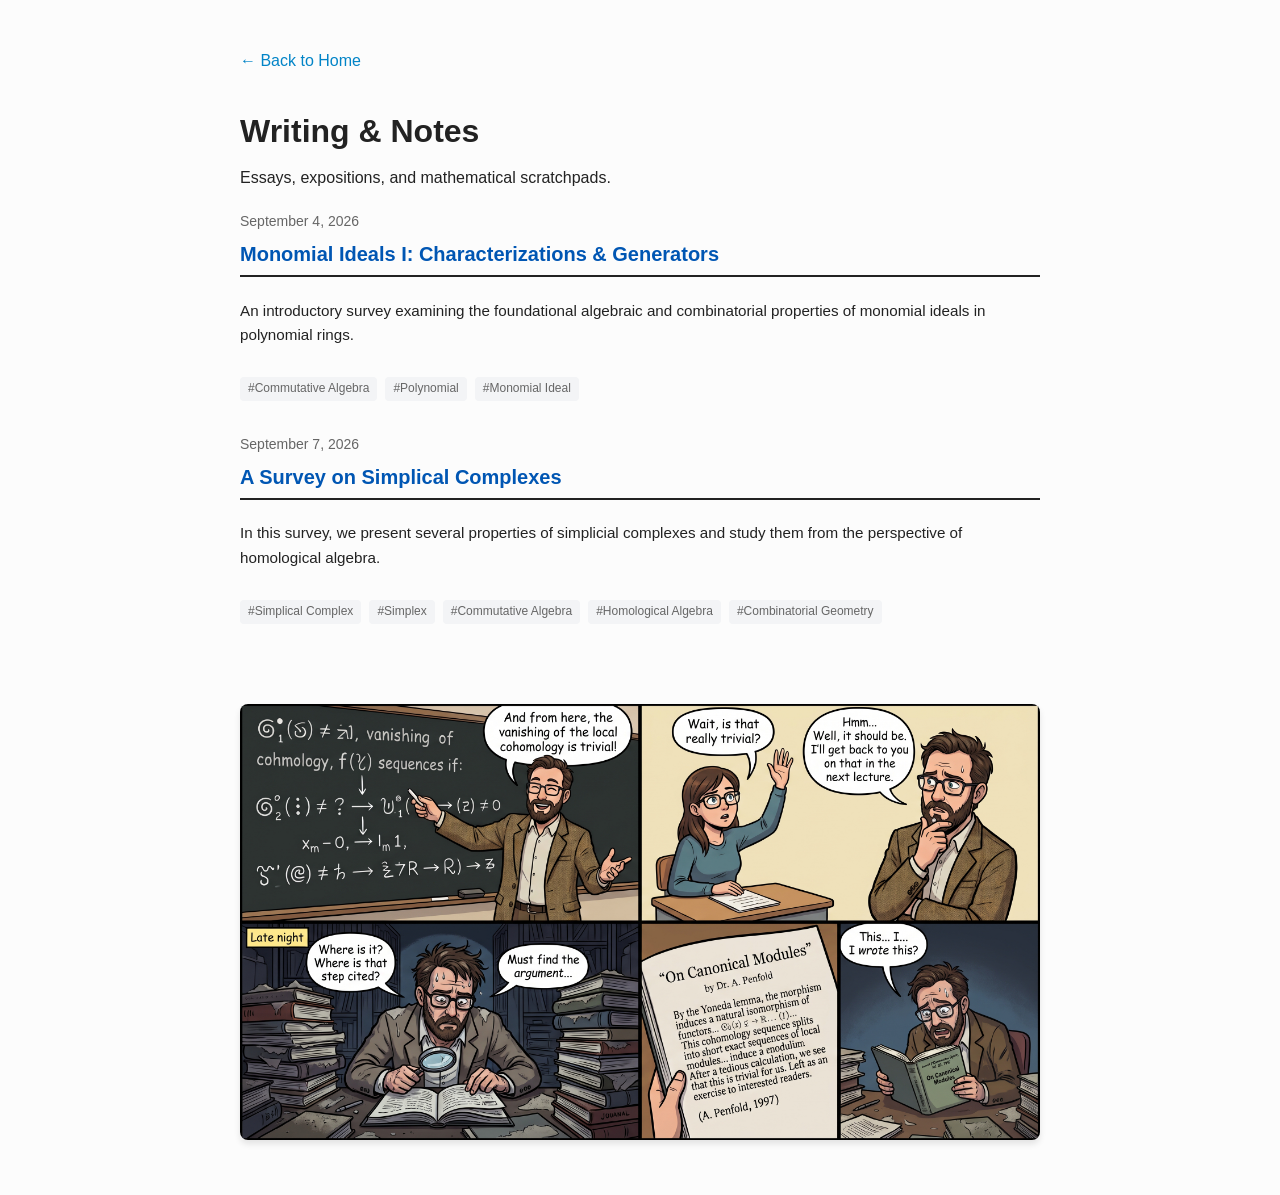
==== commit c09eda10: "Some corrections" ====
--- a/posts.html
+++ b/posts.html
@@ -55,7 +55,7 @@
                         <a href="blogs/simplex.html">A Survey on Simplical Complexes</a>
                     </h2>
                     <p class="post-summary">
-                        n this survey, we present several properties of simplicial complexes and study them from the perspective of homological algebra.
+                        In this survey, we present several properties of simplicial complexes and study them from the perspective of homological algebra.
                     </p>
                     <div class="tags">
                         <span class="tag">#Simplical Complex</span>
